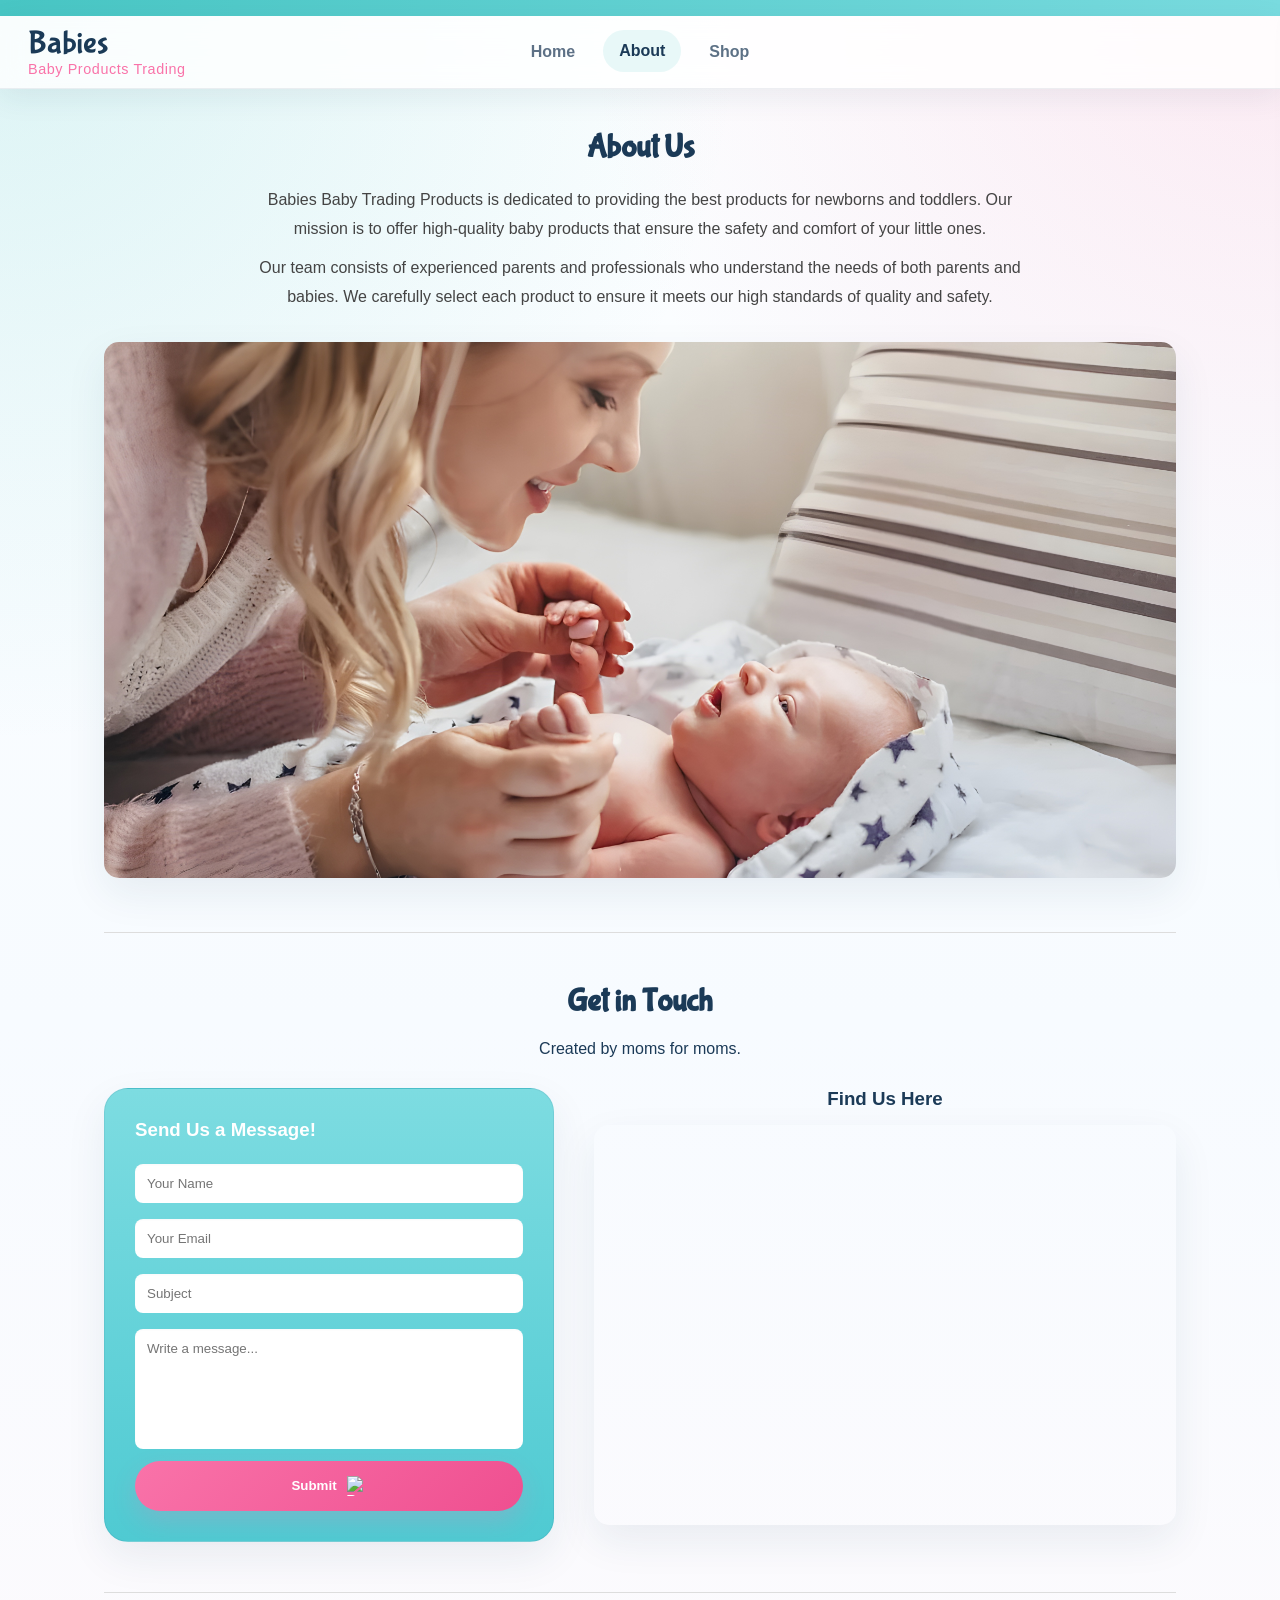
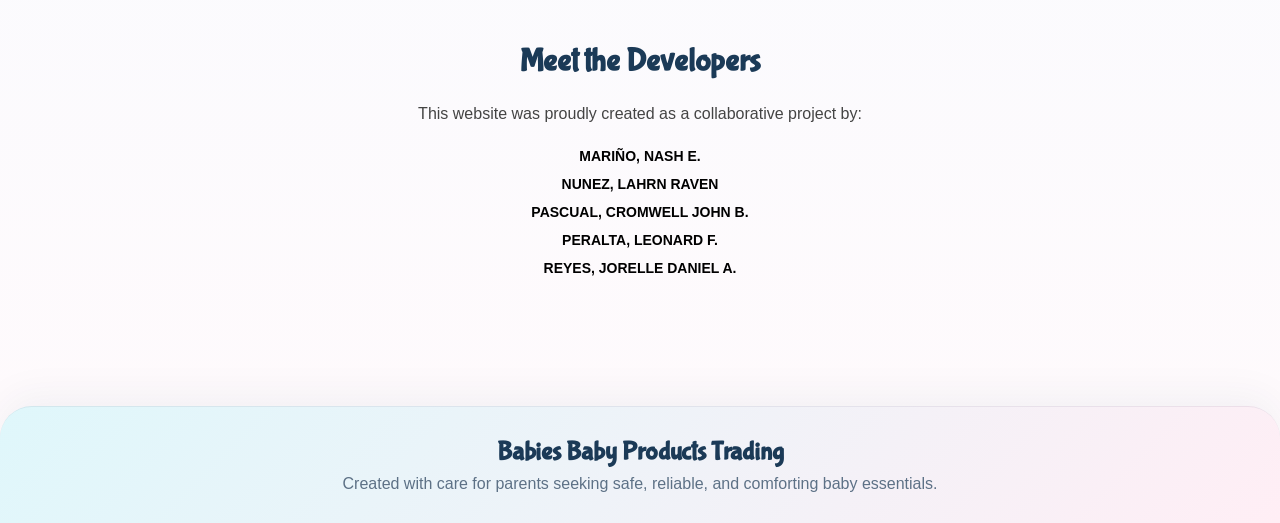
==== pages.html @ b7f4522e "Add files via upload" ====
<!DOCTYPE html>
<html lang="en">
<head>
    <meta charset="UTF-8">
    <meta name="viewport" content="width=device-width, initial-scale=1.0">
    <title>About Us - Babies Baby Products Trading</title>
    <link rel="stylesheet" href="pagesstyle.css">
    <link rel="stylesheet" href="common.css">
    <link href="https://fonts.googleapis.com/css2?family=Bubblegum+Sans&display=swap" rel="stylesheet">
</head>
<body>
    <header>
        <div class="top-bar"></div>
        <nav class="navbar">
            <div class="logo-container">
                <div class="logo">
                    <a href="index.html">Babies <span>Baby Products Trading</span></a>
                </div>
            </div>
            
            <div class="nav-links-container">
                <ul class="nav-links">
                    <li><a href="index.html">Home</a></li>
                    <li><a href="pages.html" class="active">About</a></li>
                    <li><a href="shop.html">Shop</a></li>
                </ul>
            </div>
            
            <div class="nav-buttons-container">
                <div class="nav-buttons">
                </div>
            </div>
        </nav>
    </header>

    <main class="container">
        <section class="about-us">
            <h2>About Us</h2>
            <p>
                Babies Baby Trading Products is dedicated to providing the best products for newborns and toddlers. 
                Our mission is to offer high-quality baby products that ensure the safety and comfort of your little ones.
            </p>
            <p>
                Our team consists of experienced parents and professionals who understand the needs of both parents and babies. 
                We carefully select each product to ensure it meets our high standards of quality and safety.
            </p>
            <figure>
                <img src="images/momwithbaby.jpg" alt="Mother interacting with baby">
            </figure>
        </section>

        <hr class="section-divider">

        <section class="contact-header">
            <h2>Get in Touch</h2>
            <p>Created by moms for moms.</p>
        </section>

        <section class="contact-section">
            <div class="form-container">
                <h3>Send Us a Message!</h3>
                <form onsubmit="sendEmail(); return false;">
                    <input type="text" id="name" placeholder="Your Name" required>
                    <input type="email" id="email" placeholder="Your Email" required>
                    <input type="text" id="subject" placeholder="Subject" required>
                    <textarea id="message" placeholder="Write a message..." required></textarea>
                    <button type="submit">
                        Submit <img class="submit-icon" src="https://cdn-icons-png.flaticon.com/512/6052/6052390.png" alt="Rocket Icon">
                    </button>
                </form>
            </div>

            <div class="map-container">
                <h3>Find Us Here</h3>
                <iframe
                    src="https://www.google.com/maps/embed?pb=!1m18!1m12!1m3!1d244.62007208662857!2d120.9207843206993!3d14.732144964739794!2m3!1f0!2f0!3f0!3m2!1i1024!2i768!4f13.1!3m3!1m2!1s0x3397b317bd6788eb%3A0x64e98d3159eddbc!2sHome%2C%20834%20Paliwas%20Rd%2C%20Obando%2C%20Bulacan!5e1!3m2!1sen!2sph!4v1776247939764!5m2!1sen!2sph"
                    width="600" height="450" style="border:0;" allowfullscreen="" loading="lazy"
                    referrerpolicy="no-referrer-when-downgrade"></iframe>
            </div>
        </section>

        <hr class="section-divider">

        <section class="team-credits" style="text-align: center; margin-bottom: 50px;">
            <h2>Meet the Developers</h2>
            <p style="color: #444; line-height: 1.8; max-width: 800px; margin: 10px auto;">
                This website was proudly created as a collaborative project by:
            </p>
            <ul style="list-style: none; padding: 0; display: flex; flex-direction: column; align-items: center; gap: 12px; margin-top: 20px;">
                <li style="font-weight: bold; color: black; font-size: 14px;">MARIÑO, NASH E.</li>
                <li style="font-weight: bold; color: black; font-size: 14px;">NUNEZ, LAHRN RAVEN</li>
                <li style="font-weight: bold; color: black; font-size: 14px;">PASCUAL, CROMWELL JOHN B.</li>
                <li style="font-weight: bold; color: black; font-size: 14px;">PERALTA, LEONARD F.</li>
                <li style="font-weight: bold; color: black; font-size: 14px;">REYES, JORELLE DANIEL A.</li>
            </ul>
        </section>
    </main>

    <footer class="site-footer">
        <h3>Babies Baby Products Trading</h3>
        <p>Created with care for parents seeking safe, reliable, and comforting baby essentials.</p>
    </footer>

    <div id="bagSidebar" class="sidebar"></div>

    <script src="script.js"></script>
    <script>
        function sendEmail() {
            alert("Message sent successfully!");
            document.querySelector('form').reset();
        }
    </script>
</body>
</html>
---- pagesstyle.css ----
:root {
    --primary-blue: #48C6C4;
    --dark-blue: #1B3A57;
    --pink: #F973A9;
    --light-blue: #48C7E7;
    --footer-blue: #A7C7E7;
    --white: #ffffff;
    --bg-gray: #f8f8f8;
}

* {
    margin: 0;
    padding: 0;
    box-sizing: border-box;
    font-family: 'Arial', sans-serif;
}

body {
    background-color: var(--bg-gray);
    display: flex;
    flex-direction: column;
    min-height: 100vh;
}

.top-bar {
    background-color: var(--primary-blue);
    padding: 10px 20px;
    display: flex;
    justify-content: center;
    align-items: center;
    text-align: center;
}

.navbar {
    display: flex;
    justify-content: space-between;
    align-items: center;
    background-color: var(--white);
    padding: 15px 20px;
    box-shadow: 0 2px 10px rgba(0, 0, 0, 0.1);
}

.logo-container {
    flex: 1;
    display: flex;
    justify-content: flex-start;
}

.logo a {
    font-size: 32px;
    text-decoration: none;
    font-family: 'Bubblegum Sans', cursive;
    color: var(--dark-blue);
}

.logo span {
    color: var(--pink);
}

.nav-links-container {
    display: flex;
    justify-content: center;
}

.nav-links {
    list-style: none;
    display: flex;
    gap: 20px;
    justify-content: center;
}

.nav-links a {
    text-decoration: none;
    color: var(--dark-blue);
    font-weight: bold;
}

.nav-links a.active {
    color: var(--primary-blue);
}

.nav-buttons-container {
    flex: 1;
    display: flex;
    justify-content: flex-end;
}

.nav-buttons {
    display: flex;
    gap: 15px;
}

.my-bag {
    background: none;
    border: 2px dashed black;
    padding: 8px 15px;
    cursor: pointer;
    display: flex;
    align-items: center;
    gap: 5px;
}

.container {
    flex: 1;
    padding: 40px 5%;
    max-width: 1200px;
    margin: 0 auto;
    width: 100%;
}

h2 {
    color: var(--dark-blue);
    font-size: 32px;
    margin-bottom: 20px;
    font-family: 'Bubblegum Sans', cursive;
    text-align: center;
}

.about-us {
    margin-bottom: 50px;
    text-align: center;
}

.about-us p {
    color: #444;
    line-height: 1.8;
    max-width: 800px;
    margin: 10px auto;
    text-align: center;
}

.about-us figure {
    margin-top: 30px;
}

.about-us figure img {
    max-width: 100%;
    height: auto;
    border-radius: 15px;
    box-shadow: 0 8px 20px rgba(0,0,0,0.1);
}

.section-divider {
    border: 0;
    height: 1px;
    background: #ddd;
    margin: 50px 0;
}

.contact-header {
    margin-bottom: 30px;
    text-align: center;
}

.contact-section {
    display: flex;
    justify-content: center;
    align-items: flex-start;
    flex-wrap: wrap;
    gap: 40px;
    margin-top: 20px;
}

.form-container {
    background-color: var(--light-blue);
    padding: 30px;
    border-radius: 20px;
    width: 100%;
    max-width: 450px;
    box-shadow: 0px 10px 20px rgba(0, 0, 0, 0.1);
}

.form-container h3 {
    color: var(--white);
    margin-bottom: 15px;
}

.form-container input,
.form-container textarea {
    width: 100%;
    padding: 12px;
    margin: 8px 0;
    border: none;
    border-radius: 8px;
}

.form-container textarea {
    height: 120px;
    resize: none;
}

.form-container button {
    width: 100%;
    padding: 15px;
    background-color: var(--pink);
    border: none;
    color: white;
    font-weight: bold;
    border-radius: 8px;
    cursor: pointer;
    display: flex;
    align-items: center;
    justify-content: center;
    gap: 10px;
    transition: transform 0.2s;
}

.form-container button:hover {
    transform: scale(1.02);
}

.submit-icon {
    width: 20px;
    height: 20px;
}

.map-container {
    flex: 1;
    min-width: 300px;
    text-align: center;
}

.map-container h3 {
    color: var(--dark-blue);
    margin-bottom: 15px;
}

iframe {
    width: 100%;
    height: 400px;
    border: 5px solid white;
    border-radius: 15px;
    box-shadow: 0 5px 15px rgba(0,0,0,0.1);
}

.site-footer {
    background-color: var(--footer-blue);
    padding: 30px;
    text-align: center;
    margin-top: auto;
}

.sidebar {
    position: fixed;
    top: 0;
    right: -400px;
    width: 350px;
    height: 100%;
    background: white;
    z-index: 1000;
    transition: 0.3s;
    box-shadow: -5px 0 15px rgba(0,0,0,0.1);
}

@media (max-width: 768px) {
    .navbar {
        flex-direction: column;
        gap: 15px;
    }
    .nav-links {
        gap: 10px;
    }
    .contact-section {
        flex-direction: column;
        align-items: center;
    }
    .form-container, .map-container {
        width: 100%;
    }
}
---- common.css ----
:root {
    --primary-blue: #48c6c4;
    --primary-blue-deep: #2ea9b0;
    --dark-blue: #1b3a57;
    --pink: #f973a9;
    --pink-deep: #ef4f90;
    --light-blue: #eefbff;
    --cream: #fffdf8;
    --surface: rgba(255, 255, 255, 0.92);
    --surface-strong: #ffffff;
    --border-soft: rgba(27, 58, 87, 0.08);
    --shadow-soft: 0 16px 40px rgba(27, 58, 87, 0.08);
    --shadow-hover: 0 22px 50px rgba(27, 58, 87, 0.14);
    --text-muted: #5d7186;
}

body {
    background:
        radial-gradient(circle at top left, rgba(72, 198, 196, 0.18), transparent 30%),
        radial-gradient(circle at top right, rgba(249, 115, 169, 0.14), transparent 28%),
        linear-gradient(180deg, #fcfeff 0%, #f7fbff 48%, #fffafc 100%);
    color: var(--dark-blue);
}

header {
    position: sticky;
    top: 0;
    z-index: 100;
}

.top-bar {
    min-height: 16px;
    padding: 0;
    align-items: center;
    justify-content: center;
    background: linear-gradient(90deg, var(--primary-blue) 0%, #79dbdf 100%);
    color: #ffffff;
    font-size: 0.95rem;
    font-weight: 700;
    letter-spacing: 0.02em;
}

.navbar {
    padding: 12px 28px;
    border-bottom: 1px solid var(--border-soft);
    background: rgba(255, 255, 255, 0.82);
    backdrop-filter: blur(14px);
    box-shadow: 0 8px 30px rgba(27, 58, 87, 0.08);
}

.logo a {
    display: inline-flex;
    flex-direction: column;
    gap: 2px;
    line-height: 1;
}

.logo span {
    font-size: 0.9rem;
    letter-spacing: 0.04em;
}

.nav-links {
    gap: 12px;
}

.nav-links a {
    display: inline-flex;
    align-items: center;
    justify-content: center;
    min-height: 42px;
    padding: 0 16px;
    border-radius: 999px;
    color: var(--text-muted);
    transition: background-color 0.2s ease, color 0.2s ease, transform 0.2s ease;
}

.nav-links li a:hover,
.nav-links li a.active,
.nav-links a:hover,
.nav-links a.active {
    background: rgba(72, 198, 196, 0.12);
    color: var(--dark-blue);
    transform: translateY(-1px);
}

.nav-buttons {
    align-items: center;
}

.nav-auth-btn,
.account-btn,
.my-bag,
.wishlist {
    border: 0;
    border-radius: 999px;
    padding: 11px 18px;
    font-weight: 700;
    box-shadow: none;
    transition: transform 0.2s ease, box-shadow 0.2s ease, background-color 0.2s ease;
}

.nav-auth-btn,
.account-btn {
    background: rgba(27, 58, 87, 0.08);
    color: var(--dark-blue);
}

.my-bag,
.wishlist {
    background: linear-gradient(135deg, var(--pink) 0%, var(--pink-deep) 100%);
    color: #ffffff;
}

.nav-auth-btn:hover,
.account-btn:hover,
.my-bag:hover,
.wishlist:hover {
    transform: translateY(-2px);
    box-shadow: var(--shadow-soft);
}

.hero,
.login-card,
.checkout-form-section,
.order-summary,
.product,
.form-container,
.map-container iframe,
.about-us figure img {
    box-shadow: var(--shadow-soft);
}

.hero {
    margin: 28px;
    min-height: calc(100vh - 160px);
    width: auto;
    border-radius: 32px;
    border: 1px solid rgba(255, 255, 255, 0.6);
    background:
        linear-gradient(135deg, rgba(255, 255, 255, 0.92), rgba(238, 251, 255, 0.9)),
        var(--surface);
    overflow: hidden;
}

.blue-box,
.yellow-box {
    border-radius: 18px;
    padding: 14px 28px;
    box-shadow: 0 10px 25px rgba(27, 58, 87, 0.08);
}

.blue-box {
    color: var(--dark-blue);
    background: linear-gradient(135deg, #daf6ff 0%, #aee5ff 100%);
}

.yellow-box {
    background: linear-gradient(135deg, #fff6a8 0%, #feef71 100%);
}

.shop-banner,
.login-card,
.checkout-form-section,
.order-summary,
.product,
.form-container,
.map-container,
.about-us,
.contact-header {
    border-radius: 24px;
}

.shop-banner {
    margin: 28px auto 0;
    width: min(1200px, calc(100% - 56px));
    background: linear-gradient(135deg, #e8fbff 0%, #fff3f8 100%);
    border: 1px solid var(--border-soft);
    box-shadow: var(--shadow-soft);
}

.container,
.checkout-container,
.product-grid {
    position: relative;
    z-index: 1;
}

.login-card,
.checkout-form-section,
.order-summary,
.product,
.form-container {
    border: 1px solid var(--border-soft);
    background: var(--surface-strong);
}

.product {
    overflow: hidden;
}

.product:hover {
    box-shadow: var(--shadow-hover);
}

.product img {
    background: linear-gradient(135deg, #f6fcff 0%, #fff7fa 100%);
}

.form-container {
    background: linear-gradient(180deg, #7ddce1 0%, #4fcad2 100%);
}

.form-container input,
.form-container textarea,
.input-group input {
    box-shadow: inset 0 1px 2px rgba(27, 58, 87, 0.03);
}

.site-footer {
    margin: 40px 0 0 0;
    padding: 30px 20px;
    background: linear-gradient(135deg, #dff7fb 0%, #ffeef5 100%);
    border-top: 1px solid var(--border-soft);
    color: var(--dark-blue);
    box-shadow: 0 -10px 40px rgba(27, 58, 87, 0.05);
    text-align: center;
    border-radius: 32px 32px 0 0;
    width: 100%;
    box-sizing: border-box;
}

.site-footer h3 {
    margin-bottom: 8px;
    font-family: 'Bubblegum Sans', cursive;
    font-size: 1.6rem;
}

.site-footer p {
    color: var(--text-muted);
}

.sidebar,
.modal-content,
.product-modal-content {
    border-radius: 24px 0 0 24px;
    box-shadow: -18px 0 40px rgba(27, 58, 87, 0.14);
}

.modal-content,
.product-modal-content {
    border-radius: 24px;
}

.empty-cart-btn,
.checkout-btn,
.login-btn,
.accept-btn,
.place-order-btn,
.add-to-cart-modal,
.form-container button {
    border-radius: 999px;
    font-weight: 700;
    box-shadow: 0 10px 24px rgba(249, 115, 169, 0.2);
}

.checkout-btn,
.login-btn,
.place-order-btn,
.add-to-cart-modal,
.form-container button {
    background: linear-gradient(135deg, var(--pink) 0%, var(--pink-deep) 100%);
}

.empty-cart-btn {
    border-color: rgba(249, 115, 169, 0.5);
}

.copy-id-btn {
    background: var(--light-blue);
    border: 1px solid var(--primary-blue);
    border-radius: 6px;
    padding: 4px 8px;
    cursor: pointer;
    font-size: 16px;
    color: var(--dark-blue);
    position: relative;
    transition: all 0.2s ease;
    display: inline-flex;
    align-items: center;
    justify-content: center;
}

.copy-id-btn:hover {
    background: var(--primary-blue);
    color: white;
}

.copy-id-btn::after {
    content: "copy order ID";
    position: absolute;
    bottom: 130%;
    left: 50%;
    transform: translateX(-50%);
    background: rgba(27, 58, 87, 0.9);
    color: white;
    padding: 4px 8px;
    border-radius: 4px;
    font-size: 12px;
    white-space: nowrap;
    opacity: 0;
    pointer-events: none;
    transition: opacity 0.2s;
    font-family: 'Arial', sans-serif;
    font-weight: normal;
}

.copy-id-btn:hover::after {
    opacity: 1;
}

@media (max-width: 768px) {
    header {
        position: static;
    }

    .top-bar {
        min-height: 12px;
        text-align: center;
        font-size: 0.85rem;
    }

    .navbar {
        padding: 12px 16px;
    }

    .hero,
    .shop-banner {
        width: calc(100% - 24px);
        margin-left: 12px;
        margin-right: 12px;
    }

    .hero {
        margin-top: 12px;
        border-radius: 24px;
    }

    .nav-links {
        flex-wrap: wrap;
        justify-content: center;
    }

    .nav-buttons {
        flex-wrap: wrap;
        justify-content: center;
    }

    .site-footer {
        margin: 30px 0 0 0;
        border-radius: 24px 24px 0 0;
        padding: 24px 18px;
    }
}

.tracking-timeline {
    display: flex;
    justify-content: space-between;
    align-items: flex-start;
    position: relative;
    margin-top: 15px;
}

.tracking-timeline::before {
    content: '';
    position: absolute;
    top: 20px;
    left: 10%;
    width: 80%;
    height: 4px;
    background: #e0e0e0;
    z-index: 1;
}

.step {
    position: relative;
    z-index: 2;
    text-align: center;
    flex: 1;
    color: var(--text-muted);
}

.step-icon {
    width: 44px;
    height: 44px;
    background: #ffffff;
    border: 3px solid #e0e0e0;
    border-radius: 50%;
    display: flex;
    align-items: center;
    justify-content: center;
    margin: 0 auto 10px;
    font-size: 20px;
    transition: all 0.3s ease;
}

.step.active .step-icon {
    border-color: var(--primary-blue);
    background: var(--light-blue);
}

.step.active p {
    color: var(--dark-blue);
    font-weight: bold;
}

@media (max-width: 600px) {
    .step p {
        font-size: 12px;
    }
    .step-icon {
        width: 36px;
        height: 36px;
        font-size: 16px;
    }
    .tracking-timeline::before {
        top: 16px;
    }
}
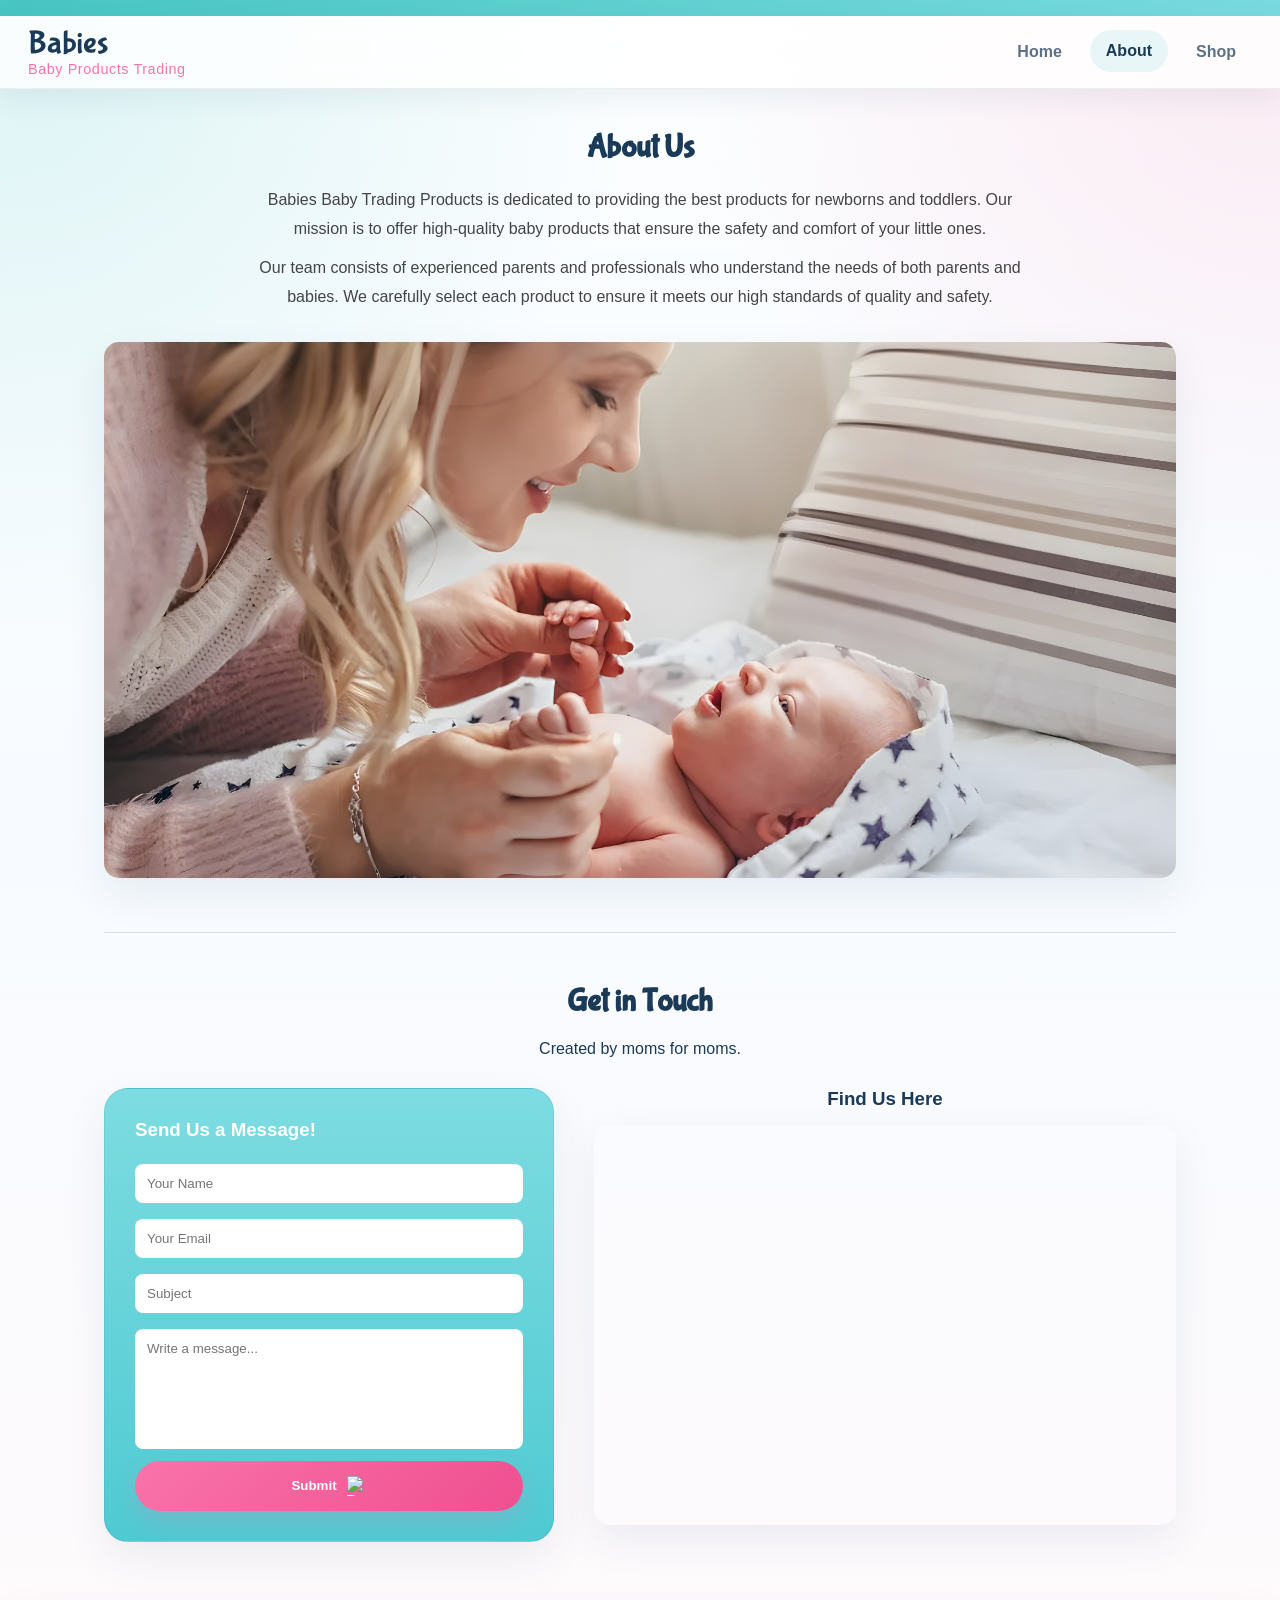
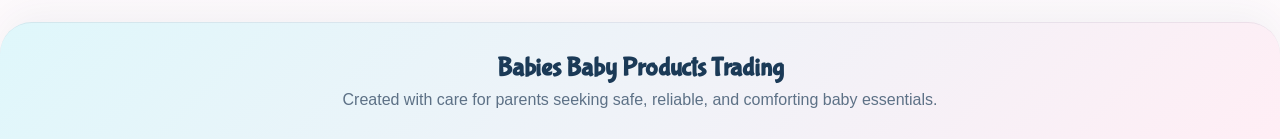
==== commit acc0f6f4: "Update pages.html" ====
--- a/pages.html
+++ b/pages.html
@@ -4,10 +4,15 @@
     <meta charset="UTF-8">
     <meta name="viewport" content="width=device-width, initial-scale=1.0">
     <title>About Us - Babies Baby Products Trading</title>
+
     <link rel="stylesheet" href="pagesstyle.css">
     <link rel="stylesheet" href="common.css">
     <link href="https://fonts.googleapis.com/css2?family=Bubblegum+Sans&display=swap" rel="stylesheet">
+
+    <!-- EmailJS SDK (required for GitHub Pages) -->
+    <script src="https://cdn.jsdelivr.net/npm/@emailjs/browser@3/dist/email.min.js"></script>
 </head>
+
 <body>
     <header>
         <div class="top-bar"></div>
@@ -17,7 +22,7 @@
                     <a href="index.html">Babies <span>Baby Products Trading</span></a>
                 </div>
             </div>
-            
+
             <div class="nav-links-container">
                 <ul class="nav-links">
                     <li><a href="index.html">Home</a></li>
@@ -25,25 +30,23 @@
                     <li><a href="shop.html">Shop</a></li>
                 </ul>
             </div>
-            
-            <div class="nav-buttons-container">
-                <div class="nav-buttons">
-                </div>
-            </div>
         </nav>
     </header>
 
     <main class="container">
+
         <section class="about-us">
             <h2>About Us</h2>
             <p>
                 Babies Baby Trading Products is dedicated to providing the best products for newborns and toddlers. 
                 Our mission is to offer high-quality baby products that ensure the safety and comfort of your little ones.
             </p>
+
             <p>
                 Our team consists of experienced parents and professionals who understand the needs of both parents and babies. 
                 We carefully select each product to ensure it meets our high standards of quality and safety.
             </p>
+
             <figure>
                 <img src="images/momwithbaby.jpg" alt="Mother interacting with baby">
             </figure>
@@ -57,43 +60,35 @@
         </section>
 
         <section class="contact-section">
+
+            <!-- FORM -->
             <div class="form-container">
                 <h3>Send Us a Message!</h3>
-                <form onsubmit="sendEmail(); return false;">
+
+                <form id="contact-form">
                     <input type="text" id="name" placeholder="Your Name" required>
                     <input type="email" id="email" placeholder="Your Email" required>
                     <input type="text" id="subject" placeholder="Subject" required>
                     <textarea id="message" placeholder="Write a message..." required></textarea>
+
                     <button type="submit">
-                        Submit <img class="submit-icon" src="https://cdn-icons-png.flaticon.com/512/6052/6052390.png" alt="Rocket Icon">
+                        Submit
+                        <img class="submit-icon" src="https://cdn-icons-png.flaticon.com/512/6052/6052390.png" alt="Rocket Icon">
                     </button>
                 </form>
             </div>
 
+            <!-- MAP -->
             <div class="map-container">
                 <h3>Find Us Here</h3>
                 <iframe
                     src="https://www.google.com/maps/embed?pb=!1m18!1m12!1m3!1d244.62007208662857!2d120.9207843206993!3d14.732144964739794!2m3!1f0!2f0!3f0!3m2!1i1024!2i768!4f13.1!3m3!1m2!1s0x3397b317bd6788eb%3A0x64e98d3159eddbc!2sHome%2C%20834%20Paliwas%20Rd%2C%20Obando%2C%20Bulacan!5e1!3m2!1sen!2sph!4v1776247939764!5m2!1sen!2sph"
-                    width="600" height="450" style="border:0;" allowfullscreen="" loading="lazy"
-                    referrerpolicy="no-referrer-when-downgrade"></iframe>
+                    width="600" height="450" style="border:0;" allowfullscreen="" loading="lazy">
+                </iframe>
             </div>
+
         </section>
 
-        <hr class="section-divider">
-
-        <section class="team-credits" style="text-align: center; margin-bottom: 50px;">
-            <h2>Meet the Developers</h2>
-            <p style="color: #444; line-height: 1.8; max-width: 800px; margin: 10px auto;">
-                This website was proudly created as a collaborative project by:
-            </p>
-            <ul style="list-style: none; padding: 0; display: flex; flex-direction: column; align-items: center; gap: 12px; margin-top: 20px;">
-                <li style="font-weight: bold; color: black; font-size: 14px;">MARIÑO, NASH E.</li>
-                <li style="font-weight: bold; color: black; font-size: 14px;">NUNEZ, LAHRN RAVEN</li>
-                <li style="font-weight: bold; color: black; font-size: 14px;">PASCUAL, CROMWELL JOHN B.</li>
-                <li style="font-weight: bold; color: black; font-size: 14px;">PERALTA, LEONARD F.</li>
-                <li style="font-weight: bold; color: black; font-size: 14px;">REYES, JORELLE DANIEL A.</li>
-            </ul>
-        </section>
     </main>
 
     <footer class="site-footer">
@@ -101,14 +96,44 @@
         <p>Created with care for parents seeking safe, reliable, and comforting baby essentials.</p>
     </footer>
 
-    <div id="bagSidebar" class="sidebar"></div>
+    <!-- EMAILJS LOGIC -->
+    <script>
+        document.addEventListener("DOMContentLoaded", function () {
 
-    <script src="script.js"></script>
-    <script>
-        function sendEmail() {
-            alert("Message sent successfully!");
-            document.querySelector('form').reset();
-        }
+            // ✅ YOUR NEW PUBLIC KEY
+            emailjs.init("TxkX1hCSfmYPbG8-s");
+
+            const form = document.getElementById("contact-form");
+
+            form.addEventListener("submit", function (e) {
+                e.preventDefault();
+
+                const params = {
+                    name: document.getElementById("name").value,
+                    email: document.getElementById("email").value,
+                    subject: document.getElementById("subject").value,
+                    message: document.getElementById("message").value
+                };
+
+                emailjs.send(
+                    "service_2uf2eb8",     // ✅ Service ID
+                    "template_e4cij3j",    // ⚠️ Replace this with REAL template ID
+                    params
+                )
+                .then(function (response) {
+                    console.log("SUCCESS:", response);
+                    alert("Message sent successfully!");
+                    form.reset();
+                })
+                .catch(function (error) {
+                    console.log("FAILED:", error);
+                    alert("Failed to send message. Check console.");
+                });
+
+            });
+
+        });
     </script>
+
 </body>
-</html>+</html>
